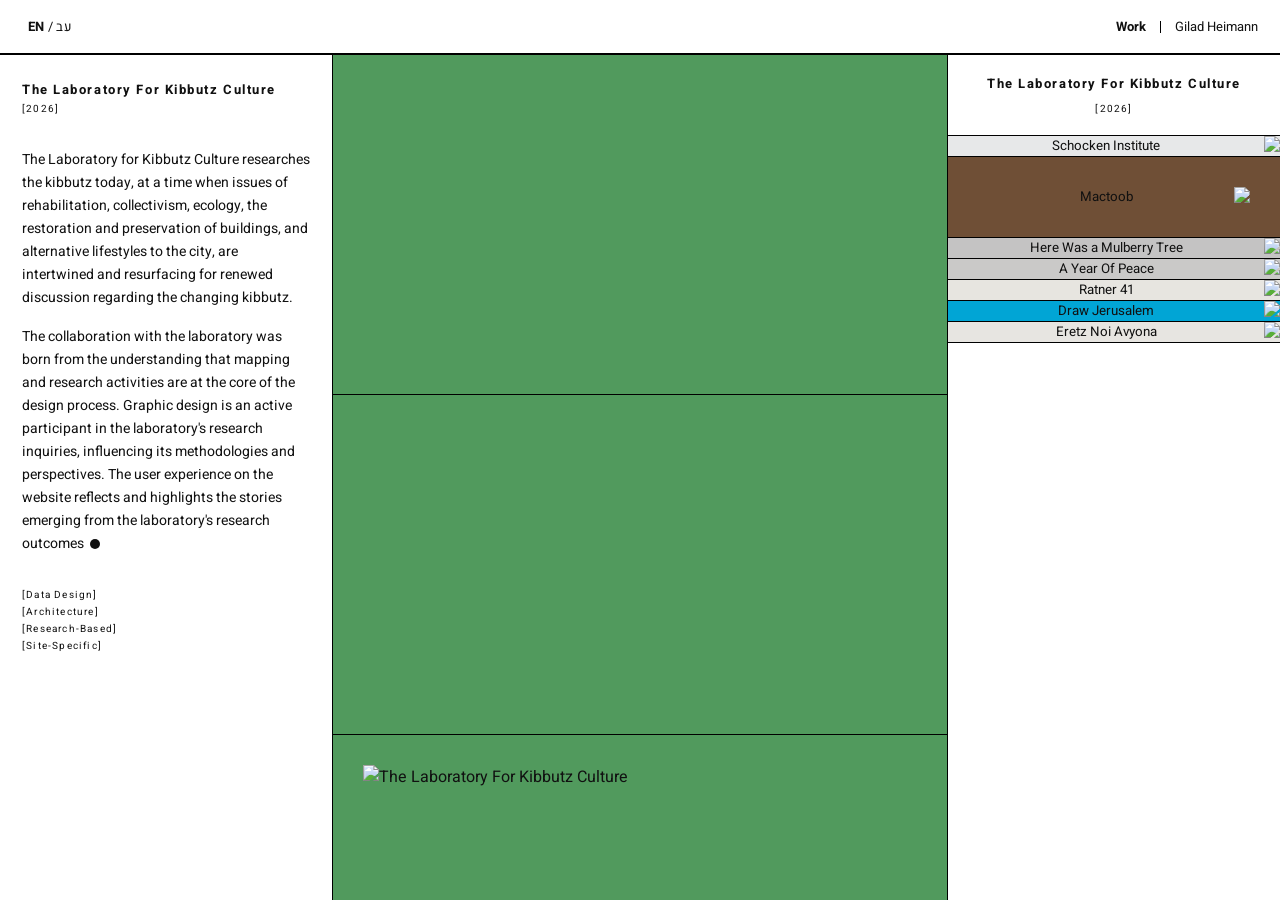
==== index.html @ 1b2c5dcb "Add files via upload" ====
<!DOCTYPE html>
<html lang="he" dir="rtl" data-lang="en">
<head>
<meta charset="UTF-8" />
<meta name="viewport" content="width=device-width, initial-scale=1.0" />
<title>גלעד היימן — עבודות</title>
<meta name="description" content="גלעד היימן — פורטפוליו עיצוב גרפי" />
<link rel="preconnect" href="https://fonts.googleapis.com" />
<link rel="preconnect" href="https://fonts.gstatic.com" crossorigin />
<link href="https://fonts.googleapis.com/css2?family=Heebo:wght@300;400;500;700&display=swap" rel="stylesheet" />
<link rel="stylesheet" href="style.css" />
</head>
<body>

  <header class="topbar">
    <button class="lang-toggle" id="langToggle" type="button" aria-label="החלף שפה">
      <span class="lang-he">עב</span> / <span class="lang-en">EN</span>
    </button>
    <div class="topbar-right">
      <a href="#" class="site-name" id="siteNameLink" data-i18n="name">Gilad Heimann</a>
      <span class="topbar-divider" aria-hidden="true"></span>
      <a href="#" class="works-link" id="worksLink" data-i18n="works">Work</a>
    </div>
  </header>

  <main class="layout">

    <aside class="info-panel" id="infoPanel" aria-live="polite">
      <!-- populated by script.js: project details or the About bio -->
    </aside>

    <section class="gallery-panel" id="galleryPanel">
      <div class="gallery-scroll" id="galleryScroll">
        <!-- populated by script.js: stacked project images -->
      </div>
    </section>

    <nav class="works-rail" id="worksRail" aria-label="רשימת עבודות">
      <!-- populated by script.js: one card per project -->
    </nav>

    <!--
      Column dividers, drawn as their own elements on top of everything
      instead of as a border on one of the two panels that meet there.
      A border relies on two independently-rounded boxes lining up exactly,
      which can leave a hairline gap on some displays/zoom levels no matter
      how much the boxes are made to overlap. A single line painted over the
      seam can't have that problem — there's only one edge to render.
    -->
    <div class="col-divider col-divider--1" aria-hidden="true"></div>
    <div class="col-divider col-divider--2" aria-hidden="true"></div>

  </main>

  <script src="script.js"></script>
</body>
</html>
---- style.css ----
/* ==========================================================================
   גלעד היימן — Portfolio
   Built from Figma (file: portfolio, frame: HomePage/Kibutzim, node 4146:361)
   ========================================================================== */

/* --- Narkiss Tam (licensed) — self-hosted, converted from the supplied OTFs.
   Narkiss Block is used for the tag/glossary list in the Figma file but
   hasn't been supplied yet; that block currently falls back to Narkiss Tam
   too. Drop the Block OTFs in assets/fonts/ and add matching @font-face
   rules + a --font-block variable to bring it in. */

@font-face {
  font-family: 'Narkiss Tam';
  src: url('assets/fonts/NarkissTam-Light-TRIAL.woff') format('woff');
  font-weight: 300;
  font-style: normal;
  font-display: swap;
}

@font-face {
  font-family: 'Narkiss Tam';
  src: url('assets/fonts/NarkissTam-Regular-TRIAL.woff') format('woff');
  font-weight: 400;
  font-style: normal;
  font-display: swap;
}

@font-face {
  font-family: 'Narkiss Tam';
  src: url('assets/fonts/NarkissTam-Medium-TRIAL.woff') format('woff');
  font-weight: 500;
  font-style: normal;
  font-display: swap;
}

@font-face {
  font-family: 'Narkiss Tam';
  src: url('assets/fonts/NarkissTam-Semibold-TRIAL.woff') format('woff');
  font-weight: 600;
  font-style: normal;
  font-display: swap;
}

@font-face {
  font-family: 'Narkiss Tam';
  src: url('assets/fonts/NarkissTam-Bold-TRIAL.woff') format('woff');
  font-weight: 700;
  font-style: normal;
  font-display: swap;
}

@font-face {
  font-family: 'Narkiss Tam';
  src: url('assets/fonts/NarkissTam-Heavy-TRIAL.woff') format('woff');
  font-weight: 800;
  font-style: normal;
  font-display: swap;
}

@font-face {
  font-family: 'Narkiss Tam';
  src: url('assets/fonts/NarkissTam-Black-TRIAL.woff') format('woff');
  font-weight: 900;
  font-style: normal;
  font-display: swap;
}

:root {
  --color-bg: #ffffff;
  --color-ink: #111111;
  --color-muted: #8a8a8a;
  --color-line: #000000;
  --color-line-soft: rgba(0, 0, 0, 0.14);
  --color-placeholder-bg: #eeeeee;
  --color-kibutzim: #519a5d;
  --topbar-h: 55px;
  --col-side: 332px;
  --font-ui: 'Narkiss Tam', 'Heebo', 'Segoe UI', Arial, sans-serif;
  --font-block: 'Narkiss Tam', 'Heebo', 'Segoe UI', Arial, sans-serif;
}

* {
  box-sizing: border-box;
}

html,
body {
  margin: 0;
  padding: 0;
  height: 100%;
  background: var(--color-bg);
  color: var(--color-ink);
  font-family: var(--font-ui);
  -webkit-font-smoothing: antialiased;
  -moz-osx-font-smoothing: grayscale;
  text-rendering: optimizeLegibility;
}

a {
  color: inherit;
  text-decoration: none;
}

button {
  font-family: inherit;
  background: none;
  border: none;
  cursor: pointer;
  color: inherit;
}

ul {
  margin: 0;
  padding: 0;
  list-style: none;
}

img {
  display: block;
  max-width: 100%;
}

/* ---------------------------------------------------------------------- */
/* Topbar                                                                  */
/* ---------------------------------------------------------------------- */

.topbar {
  direction: ltr;
  display: flex;
  align-items: center;
  justify-content: space-between;
  height: var(--topbar-h);
  /* Horizontal inset matches .info-panel's own left padding (22px), so the
     language toggle lines up with the title/description/labels column
     beneath it. The same value on the right keeps "Work | Gilad Heimann"
     the same distance from the right edge as the toggle is from the left —
     the topbar stays symmetrical either way. */
  padding: 0 22px;
  border-bottom: 2px solid var(--color-line);
  background: var(--color-bg);
  position: relative;
  z-index: 10;
}

.lang-toggle {
  direction: rtl;
  font-size: 13px;
  letter-spacing: 0.02em;
}

.lang-toggle .lang-he {
  font-weight: 700;
}

.lang-toggle .lang-en {
  font-weight: 400;
}

html[data-lang='en'] .lang-toggle .lang-he {
  font-weight: 400;
}

html[data-lang='en'] .lang-toggle .lang-en {
  font-weight: 700;
}

.topbar-right {
  direction: rtl;
  display: flex;
  align-items: center;
  gap: 14px;
  font-size: 13px;
}

.site-name {
  font-weight: 400;
}

.works-link {
  font-weight: 400;
}

.works-link.is-active,
.site-name.is-active {
  font-weight: 700;
}

.topbar-divider {
  width: 1px;
  height: 12px;
  background: var(--color-line);
  display: inline-block;
}

/* ---------------------------------------------------------------------- */
/* Layout — three physical columns, independent of text direction         */
/* ---------------------------------------------------------------------- */

.layout {
  direction: ltr;
  display: flex;
  align-items: stretch;
  position: relative;
  height: calc(100vh - var(--topbar-h));
  min-height: 480px;
}

.col-divider {
  position: absolute;
  top: 0;
  bottom: 0;
  /*
    Back to a true 1px hairline — thinner than the 2px header rule, as in
    Figma. The 2px width was a hedge against a sub-pixel rendering gap,
    but the actual "gap" turned out to be a stray edge pixel baked into
    a couple of the thumbnail images (fixed at the asset level), not a
    rounding issue with this line. No need for the extra width now.
  */
  width: 1px;
  background: var(--color-line);
  pointer-events: none;
  z-index: 5;
}

.col-divider--1 {
  left: var(--col-side);
}

.col-divider--2 {
  right: var(--col-side);
}

@media (max-width: 980px) {
  .col-divider {
    display: none;
  }
}

/* --- Left column: info panel -------------------------------------------- */

.info-panel {
  direction: rtl;
  width: var(--col-side);
  flex: 0 0 var(--col-side);
  overflow-y: auto;
  padding: 24px 22px 40px;
}

.info-title {
  font-size: 13px;
  font-weight: 700;
  line-height: 21px;
  letter-spacing: 0.12em;
  margin: 0 0 2px;
}

.info-description p {
  font-size: 14px;
  line-height: 23px;
  white-space: pre-wrap;
  margin: 0 0 16px;
}

.info-year {
  font-size: 10px;
  color: var(--color-ink);
  letter-spacing: 0.12em;
  /* Twice the gap between paragraphs (2 × the 16px above), so the
     description reads as a clearly separate block from the year. */
  margin: 0 0 32px;
}

/* End-of-description mark, as in Figma — a solid dot right after the last
   word of the last paragraph. Built in script.js as a real element (paired
   with that last word inside a single white-space:nowrap span) rather than
   a CSS ::after on the paragraph, so the dot can never wrap onto a line of
   its own — a plain ::after is its own breakable inline box and would
   occasionally strand itself below the text once the last line got long
   enough. Drawn as an actual 10x10px circle rather than a scaled-down "●"
   character, so the size is exact instead of riding on font metrics. */
.info-last-word {
  white-space: nowrap;
}

.info-end-dot {
  display: inline-block;
  width: 10px;
  height: 10px;
  margin-inline-start: 6px;
  border-radius: 50%;
  background: var(--color-ink);
  vertical-align: middle;
}

.info-glossary {
  margin-top: 32px;
}

.info-glossary ul {
  display: flex;
  flex-direction: column;
}

.info-glossary li {
  font-family: var(--font-block);
  font-size: 10px;
  line-height: 17px;
  letter-spacing: 0.12em;
}

.info-empty-note {
  margin-top: 20px;
  padding: 12px;
  border: 1px dashed var(--color-line-soft);
  border-radius: 4px;
  font-size: 12px;
  line-height: 19px;
  color: var(--color-muted);
}

/* --- About: left column (contact) ---------------------------------------- */

.about-contact-heading {
  font-size: 13px;
  font-weight: 700;
  letter-spacing: 0.12em;
  line-height: 21px;
  margin: 0 0 2px;
}

.about-contact a {
  display: block;
  text-align: right;
  font-size: 13px;
  line-height: 21px;
}

.about-contact a:hover {
  text-decoration: underline;
}

/* English contact block — the container's own dir flips (see script.js),
   which the heading picks up automatically since it has no text-align of
   its own. The links need an explicit override because their text-align is
   hardcoded above; their dir="ltr" is unconditional (needed even in Hebrew
   mode, for the digits/handle) so it can't be used as the language signal
   the way it is elsewhere on the site. */
.about-contact[dir='ltr'] a {
  text-align: left;
}

/* --- About: middle column (bio + portrait) -------------------------------- */

.about-bio-panel {
  /* 416px is the actual Figma text-box width, not a container with extra
     padding cutting into it (that was making the rendered text 368px —
     too narrow). Top offset matches the 24px padding-top both
     .info-panel (יצירת קשר) and .about-rail (רקע אקדמי) use, so all three
     columns start at the same height. */
  width: 416px;
  max-width: 100%;
  margin: 24px auto 0;
  padding: 0;
  /* Positioning context for .about-portrait, which is pinned at a fixed
     offset regardless of bio text length/language — see that rule. */
  position: relative;
}

.about-bio-panel p {
  direction: rtl;
  text-align: right;
  font-size: 18px;
  font-weight: 600;
  line-height: 27px;
  margin: 0 0 27px;
}

/* English bio paragraphs carry dir="ltr" (see renderAboutGallery) — the
   direction/text-align above are hardcoded rather than defaulted from
   direction, so they need an explicit override here too, same reasoning
   as the info-description/tags left-alignment on project pages. */
.about-bio-panel p[dir='ltr'] {
  direction: ltr;
  text-align: left;
}

.about-portrait {
  /* Pinned at a fixed offset from the top of .about-bio-panel instead of
     flowing after the bio paragraphs, so it doesn't shift when the bio
     text above it is a different length in Hebrew vs. English (it was
     landing ~54px higher in Hebrew before this). 509px matches where it
     already sat in the English layout, which is the position to keep. */
  position: absolute;
  top: 509px;
  left: 50%;
  transform: translateX(-50%);
  display: block;
  width: 141px;
}

/* --- About: right column (background / experience / skills) -------------- */

.about-rail {
  padding: 24px 22px 40px;
}

.about-section {
  margin-bottom: 32px;
}

.about-section-heading {
  font-size: 13px;
  font-weight: 700;
  letter-spacing: 0.12em;
  line-height: 21px;
  margin: 0 0 12px;
}

/*
  A fixed-width tag column (not content-sized) so the description text
  lines up as a real second column across every entry — in Figma the year/
  tag box is a constant ~89px regardless of whether it holds a short
  "[2026]" or a long "[2022 - 2026]", and the description always starts
  at that same fixed offset. Flexbox space-between (the previous approach)
  sized the tag to its own content instead, so entries with a longer tag
  pushed their description further left than entries with a short one —
  each row aligned within itself but the rows didn't line up with each
  other.
*/
.about-entry {
  direction: rtl;
  display: grid;
  /* Both columns fixed, straight from Figma's own node sizes: the tag box
     is 89px and the description text box is 156px — the description
     column was "1fr" (stretching to fill the rest of the rail) before,
     which is why it read wider than Figma. Figma actually leaves the rest
     of the rail's width empty rather than filling it. */
  grid-template-columns: 89px 156px;
  /* baseline, not start — the tag is 10px and the description is 13px,
     so top-aligning their boxes still left the two text baselines
     sitting at different heights. Baseline alignment lines up the tag
     with the first line of the description instead of with its box. */
  align-items: baseline;
  gap: 10px;
  margin-bottom: 22px;
}

.about-entry:last-child {
  margin-bottom: 0;
}

.about-entry-text {
  font-size: 13px;
  line-height: 21px;
  letter-spacing: 0.03em;
}

.about-entry-text span {
  display: block;
}

.about-entry-tag {
  text-align: right;
  font-size: 10px;
  color: var(--color-ink);
  letter-spacing: 0.12em;
}

/* English rail entries: .about-entry hardcodes direction: rtl above, so the
   dir="ltr" HTML attribute set in script.js needs a same-specificity-class
   override here to actually take effect. Flipping direction alone moves the
   tag column from the right side to the left (the grid's column order in
   the markup doesn't change) — .about-entry-tag's text-align is hardcoded
   too, so it needs its own override to hug the new outer (left) edge
   instead of sitting flush against the text column. .about-entry-text has
   no hardcoded text-align, so it already follows the inherited direction
   without needing an override here. */
.about-entry[dir='ltr'] {
  direction: ltr;
}

.about-entry[dir='ltr'] .about-entry-tag {
  text-align: left;
}

/* --- Center column: gallery ---------------------------------------------- */

.gallery-panel {
  flex: 1 1 auto;
  min-width: 0;
  overflow: hidden;
  background: var(--color-placeholder-bg);
}

.gallery-scroll {
  height: 100%;
  overflow-y: auto;
  overflow-x: hidden;
}

.gallery-image-wrap {
  /*
    Figma: 765px-wide gallery column, image inset ~36-40px on every side
    (side and top/bottom margins are essentially the same). Percentage
    padding on all four sides gives that — CSS resolves top/bottom
    percentages against the containing block's *width*, same as left/
    right, so all four insets stay equal at any viewport width instead
    of the vertical gap being a fixed, unrelated px value.
  */
  max-width: 900px;
  margin: 0 auto;
  padding: 5%;
}

.gallery-image-wrap:not(:first-child) {
  border-top: 1px solid var(--color-line);
}

.gallery-image-wrap--full {
  /*
    Real photography (as opposed to a website screenshot shown "floating"
    on a solid backdrop) doesn't get the inset matting — it fills the
    column edge-to-edge, flush with the dividing lines on every side.
  */
  max-width: none;
  margin: 0;
  padding: 0;
}

.gallery-image-wrap--full:last-child {
  /*
    The padded/matted style always shows a hairline of background color
    below the last image, which reads as a natural close. Full-bleed has
    no padding to do that, so the last photo needs its own explicit
    bottom divider instead — matching the border-top used between stacked
    images, just on the other edge.
  */
  border-bottom: 1px solid var(--color-line);
}

.gallery-image-wrap img {
  width: 100%;
  height: auto;
}

.gallery-video {
  display: block;
  width: 100%;
  height: auto;
  cursor: pointer;
}

.gallery-image-slot-empty {
  aspect-ratio: 689 / 397;
  display: flex;
  align-items: center;
  justify-content: center;
  direction: rtl;
  padding: 16px;
  text-align: center;
  font-size: 12px;
  color: #fff;
  background: rgba(255, 255, 255, 0.12);
  border: 1px dashed rgba(255, 255, 255, 0.4);
}

.gallery-placeholder {
  height: 100%;
  display: flex;
  flex-direction: column;
  align-items: center;
  justify-content: center;
  gap: 18px;
  padding: 40px;
  text-align: center;
}

.gallery-placeholder img {
  max-width: 280px;
  width: 60%;
  box-shadow: 0 12px 32px rgba(0, 0, 0, 0.12);
}

.gallery-placeholder p {
  direction: rtl;
  font-size: 13px;
  color: var(--color-muted);
  max-width: 340px;
  line-height: 20px;
  margin: 0;
}

/* --- Right column: works rail (project switcher) -------------------------- */

.works-rail {
  direction: rtl;
  width: var(--col-side);
  flex: 0 0 var(--col-side);
  overflow-y: auto;
  background: var(--color-bg);
}

.works-card {
  display: block;
  width: 100%;
  position: relative;
  border: none;
  border-bottom: 1px solid var(--color-line);
  padding: 0;
  cursor: pointer;
  overflow: hidden;
  background: var(--color-placeholder-bg);
}

.works-card img {
  width: 100%;
  height: auto;
  display: block;
}

.works-card-frame {
  /*
    Same "image inset on its own background color" convention as the main
    gallery's .gallery-image-wrap — padding as a percentage resolves against
    the container's width on every side, so top/bottom/left/right insets
    stay equal. Best-effort ratio sampled from the Figma reference (not an
    exact pulled value — Figma API access was rate-limited when this was
    built); revisit if a precise spec turns up.
  */
  display: block;
  padding: 9%;
}

.works-card-frame img {
  width: 100%;
  height: auto;
  display: block;
}

.works-card .works-card-label {
  position: absolute;
  inset: auto 0 0 0;
  direction: rtl;
  font-size: 11px;
  padding: 8px 12px;
  background: linear-gradient(to top, rgba(0, 0, 0, 0.55), rgba(0, 0, 0, 0));
  color: #fff;
  opacity: 0;
}

/*
  No hover behavior for now — undecided (per Gilad). Previously: image
  scaled to 1.03x and this label faded in on hover. Both removed, so the
  label stays hidden and thumbnails are fully static until a direction is
  picked.
*/

/* Active-card treatment: whichever project is on screen gets its rail
   thumbnail swapped for a solid white tile with its title + year printed
   on it, instead of being left out of the rail entirely. The overlay sits
   absolutely over the (still-rendered, just visually covered) thumbnail
   image, so the card's height keeps coming from that image — no separate
   height rule needed to keep this card the same size as its neighbors.
   Every card gets this same overlay markup (see script.js); which state
   shows is purely a CSS question:
     - .works-card--active: always on, solid opaque white.
     - hover on any other card: same overlay at 66% white, so the
       thumbnail underneath still shows through. No transition anywhere
       here on purpose — Gilad asked for it to appear instantly, not fade. */
.works-card-active-overlay {
  position: absolute;
  inset: 0;
  direction: rtl;
  display: none;
  flex-direction: column;
  justify-content: center;
  align-items: center;
  text-align: center;
  padding: 0 12px;
}

.works-card--active .works-card-active-overlay {
  display: flex;
  background: #fff;
}

.works-card:not(.works-card--active):hover .works-card-active-overlay {
  display: flex;
  background: rgba(255, 255, 255, 0.66);
}

.works-card-active-title {
  font-size: 13px;
  font-weight: 700;
  line-height: 21px;
  letter-spacing: 0.12em;
  color: var(--color-ink);
}

.works-card-active-year {
  font-size: 10px;
  letter-spacing: 0.12em;
  color: var(--color-ink);
  margin-top: 8px;
}

/* ---------------------------------------------------------------------- */
/* Scrollbars — thin + transparent-track everywhere                       */
/*                                                                          */
/* Found the real cause of the "white gap" at the gallery/rail divider:    */
/* .works-rail scrolls with direction:rtl, and .gallery-scroll scrolls     */
/* right at the same seam. In RTL, browsers draw the vertical scrollbar    */
/* on the LEFT edge of the element — exactly on top of the divider — and   */
/* native scrollbar chrome (a pale, often ~15-17px track) paints above     */
/* everything, including a z-index'd overlay line. Headless Chromium in    */
/* my sandbox uses thin auto-hiding overlay scrollbars that barely show    */
/* in a screenshot, which is why this never reproduced in verification     */
/* here even though every fix "held up" — the divider was never the bug.  */
/* Thinning + de-opaquing the scrollbar removes the pale strip everywhere, */
/* regardless of OS/browser scrollbar defaults.                            */
/* ---------------------------------------------------------------------- */

/* All three columns' own scrollbars are hidden entirely (per Gilad) — each
   still scrolls with the mouse wheel / trackpad / touch, just with no
   visible track or thumb. */
.info-panel,
.works-rail,
.gallery-scroll {
  scrollbar-width: none;
  -ms-overflow-style: none;
}

.info-panel::-webkit-scrollbar,
.works-rail::-webkit-scrollbar,
.gallery-scroll::-webkit-scrollbar {
  display: none;
  width: 0;
  height: 0;
}

/* ---------------------------------------------------------------------- */
/* Responsive                                                              */
/* ---------------------------------------------------------------------- */

@media (max-width: 980px) {
  .topbar {
    padding: 0 18px;
  }

  .layout {
    direction: rtl;
    flex-direction: column;
    height: auto;
  }

  .info-panel,
  .works-rail {
    width: 100%;
    flex: none;
    border-left: none;
    border-bottom: 1px solid var(--color-line);
  }

  .works-rail {
    order: 1;
    display: flex;
    flex-direction: row;
    overflow-x: auto;
    overflow-y: hidden;
    -webkit-overflow-scrolling: touch;
  }

  .works-card {
    flex: 0 0 140px;
    width: 140px;
    border-bottom: none;
    border-left: 1px solid var(--color-line);
  }

  .gallery-panel {
    order: 2;
    border-left: none;
    height: 60vh;
  }

  .info-panel {
    order: 3;
    height: auto;
    max-height: none;
  }

  /* --- About page overrides ------------------------------------------- */

  /* The rail's flex-row/rtl treatment above is built for the horizontal
     project-thumbnail strip. Applied to the About page's rail (a normal
     vertical stack of sections), a row-direction flex container with only
     one child shrink-wraps that child to its content width and — because
     the container is also direction:rtl — packs it flush against the
     RIGHT edge, starving the section text down to a sliver and leaving a
     blank strip on the left. Switching back to block layout here restores
     a normal full-width vertical column. */
  .works-rail.works-rail--about {
    display: block;
    overflow: visible;
  }

  /* The 89px+156px fixed grid columns above are Figma's exact desktop sidebar
     sizing. On a full-width mobile column there's room to spare, so let the
     description column use it instead of wrapping tightly at 156px. */
  .works-rail--about .about-entry {
    grid-template-columns: 89px 1fr;
  }

  /* The bio+portrait column shouldn't be trapped in the same fixed-height
     internal-scroll box used for project image galleries — it's short
     static text, not something that needs its own scroll, and the 60vh cap
     was hiding the portrait below the fold entirely on narrow phones. */
  .gallery-panel.gallery-panel--about {
    height: auto;
    overflow: visible;
  }

  .gallery-panel.gallery-panel--about .gallery-scroll {
    height: auto;
    overflow: visible;
  }

  .about-bio-panel {
    width: auto;
    margin: 24px 0 0;
    padding: 0 22px 40px;
  }

  /* The desktop pin (a fixed 509px offset tuned to the 416px-wide desktop
     text box) doesn't track mobile's narrower, differently-wrapped text —
     let the portrait flow right after the bio instead of chasing a
     hardcoded offset that assumes a specific line count. */
  .about-portrait {
    position: static;
    top: auto;
    left: auto;
    transform: none;
    margin: 8px auto 0;
  }
}
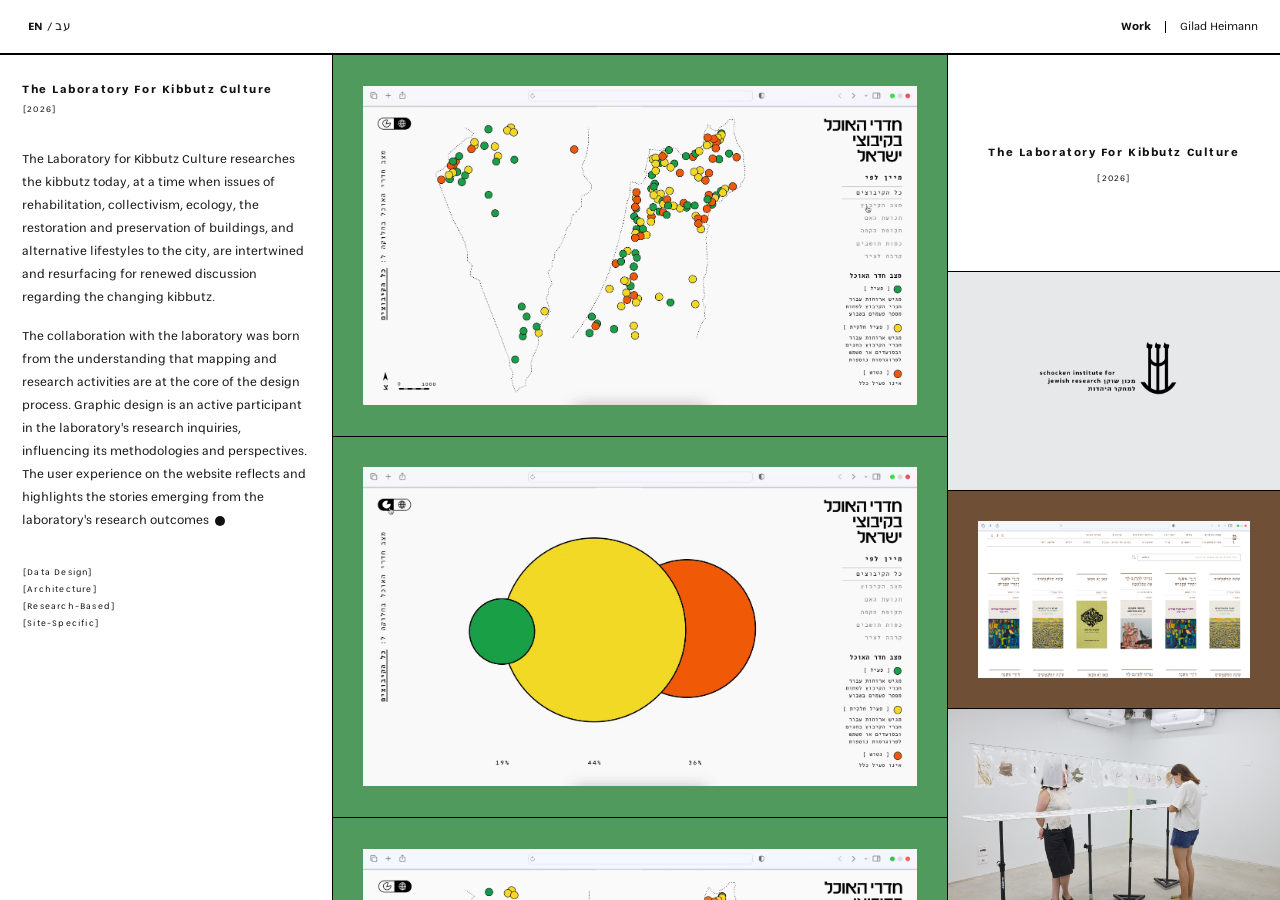
==== commit e912952c: "Add files via upload" ====
--- a/index.html
+++ b/index.html
@@ -3,7 +3,7 @@
 <head>
 <meta charset="UTF-8" />
 <meta name="viewport" content="width=device-width, initial-scale=1.0" />
-<title>גלעד היימן — עבודות</title>
+<title>Gilad Heimann</title>
 <meta name="description" content="גלעד היימן — פורטפוליו עיצוב גרפי" />
 <link rel="preconnect" href="https://fonts.googleapis.com" />
 <link rel="preconnect" href="https://fonts.gstatic.com" crossorigin />
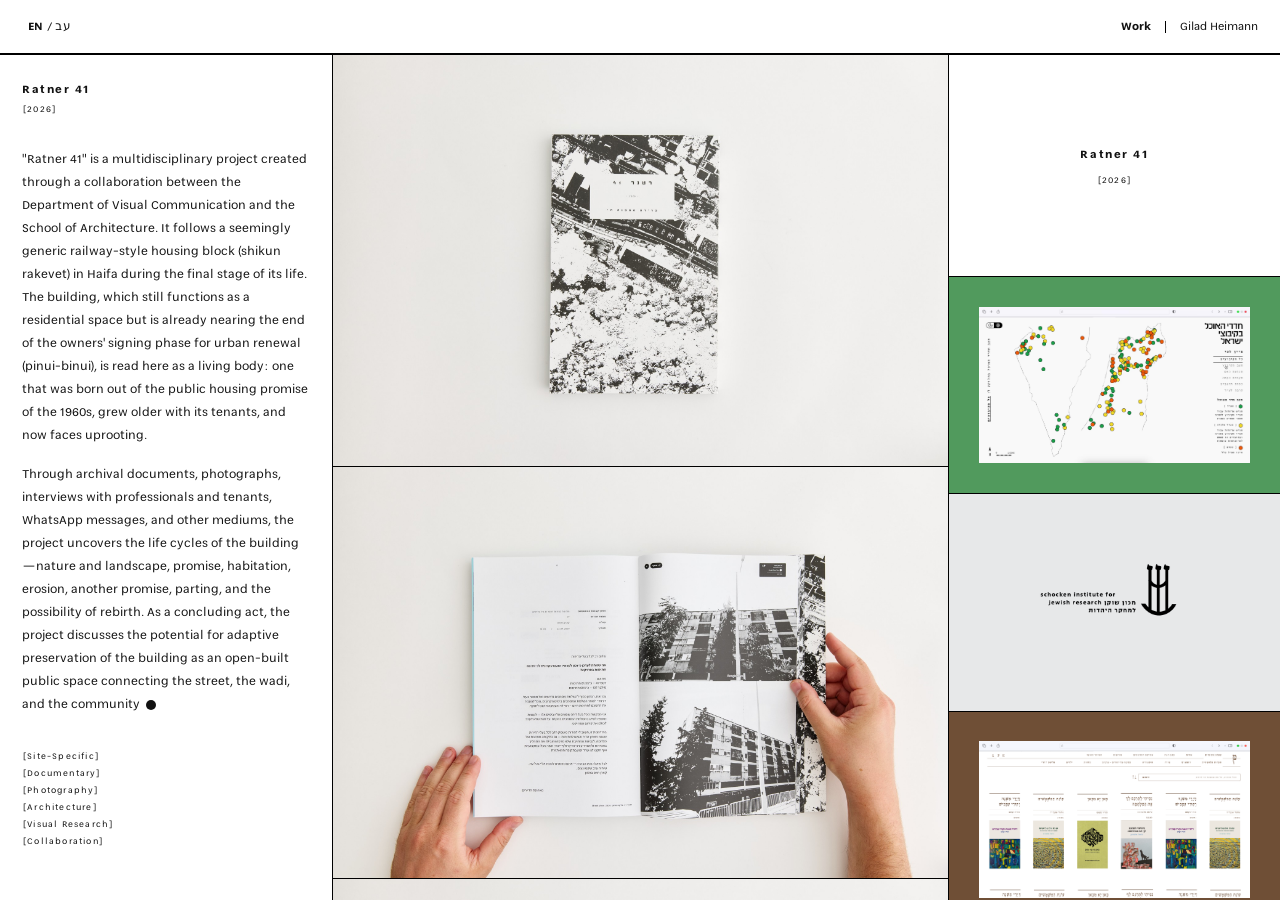
==== commit 20e9da8c: "Add files via upload" ====
--- a/index.html
+++ b/index.html
@@ -4,7 +4,10 @@
 <meta charset="UTF-8" />
 <meta name="viewport" content="width=device-width, initial-scale=1.0" />
 <title>Gilad Heimann</title>
-<meta name="description" content="גלעד היימן — פורטפוליו עיצוב גרפי" />
+<meta name="description" content="Gilad Heimann — graphic design portfolio" />
+<link rel="icon" href="favicon.ico" sizes="any" />
+<link rel="icon" href="favicon.svg" type="image/svg+xml" />
+<link rel="apple-touch-icon" href="apple-touch-icon.png" />
 <link rel="preconnect" href="https://fonts.googleapis.com" />
 <link rel="preconnect" href="https://fonts.gstatic.com" crossorigin />
 <link href="https://fonts.googleapis.com/css2?family=Heebo:wght@300;400;500;700&display=swap" rel="stylesheet" />
--- a/style.css
+++ b/style.css
@@ -227,7 +227,12 @@
 }
 
 .col-divider--2 {
-  right: var(--col-side);
+  /* Retired: this used to sit at a fixed offset from the right edge,
+     which only matched the gallery/rail seam back when .works-rail was a
+     rigid fixed width. Now that it can shrink, that seam is drawn by
+     .works-rail's own border-left instead, which always tracks its
+     actual (variable) edge. */
+  display: none;
 }
 
 @media (max-width: 980px) {
@@ -486,8 +491,20 @@
 /* --- Center column: gallery ---------------------------------------------- */
 
 .gallery-panel {
-  flex: 1 1 auto;
-  min-width: 0;
+  /* A real basis (616px — its natural size at a typical 1280px desktop
+     width, with .info-panel at 332px and .works-rail at its own 332px)
+     instead of 0. Paired with a flex-shrink of 1 against the rail's 200
+     below, this is what keeps the gallery visually parked at its normal
+     size while the window narrows — the shrink algorithm distributes any
+     deficit by (shrink × basis), so with the rail weighted ~100x higher
+     almost none of the narrowing reaches the gallery until the rail has
+     already been squeezed down to its own floor. flex-grow: 1 still lets
+     it soak up any extra room on wider screens, same as before. */
+  flex: 1 1 616px;
+  /* Absolute last-resort floor, reached only once .works-rail is already
+     pinned at its own min-width and the gallery is the sole remaining
+     column able to give up any more space. */
+  min-width: 480px;
   overflow: hidden;
   background: var(--color-placeholder-bg);
 }
@@ -538,6 +555,25 @@
   border-bottom: 1px solid var(--color-line);
 }
 
+.gallery-image-wrap--stretched {
+  /*
+    Used only in the expanded stack view, only for matted (non-full-bleed)
+    projects — releases the item from the ~900px cap and auto-centering
+    margin that hold it to the narrow gallery column's width, so the
+    colored matte itself stretches out edge-to-edge, snapped against the
+    dividers. The 5% padding is untouched and inherited straight from
+    .gallery-image-wrap above: it's a percentage, so it resolves against
+    this now-wider container and stays the exact same INSET RATIO around
+    the graphic, just bigger in absolute px — same proportions, not a
+    different look. Because padding (unlike --full) is still present, the
+    background matte already shows through below the last item on its
+    own, same as the narrow normal view — no separate :last-child bottom-
+    divider rule needed here.
+  */
+  max-width: none;
+  margin: 0;
+}
+
 .gallery-image-wrap img {
   width: 100%;
   height: auto;
@@ -595,9 +631,24 @@
 .works-rail {
   direction: rtl;
   width: var(--col-side);
-  flex: 0 0 var(--col-side);
+  /* Allowed to shrink now (was 0 0, i.e. rigid) — and weighted ~100x more
+     eager to than the gallery's flex-shrink: 1 (see .gallery-panel), so
+     this column absorbs essentially all of the narrowing first, down to
+     a floor that keeps the thumbnails legible. Only once it's pinned at
+     that floor does the gallery start giving up space too. flex-grow
+     stays 0 so this column never grows past its own 332px on wide
+     screens — extra room still goes entirely to the gallery. */
+  flex: 0 200 var(--col-side);
+  min-width: 160px;
   overflow-y: auto;
   background: var(--color-bg);
+  /* Draws the gallery/rail seam itself now that this column's width is
+     dynamic — the separate .col-divider--2 overlay below was positioned
+     at a fixed offset from the right edge, which only lined up with this
+     column's left edge while it was a rigid fixed width. A real border on
+     the shrinking element always tracks its own edge, whatever that ends
+     up being. */
+  border-left: 1px solid var(--color-line);
 }
 
 .works-card {
@@ -750,13 +801,33 @@
   .layout {
     direction: rtl;
     flex-direction: column;
-    height: auto;
+    /* Fixed to the viewport (minus the topbar) instead of height: auto —
+       that's what gives .info-panel below a real "remaining space" budget
+       to fill, so it can scroll its own contents internally the same way
+       .gallery-panel already does, instead of the whole page scrolling
+       past it. */
+    height: calc(100vh - var(--topbar-h));
+    /* iOS Safari quirk: 100vh is measured against the LARGEST possible
+       viewport (toolbar collapsed), not the one actually visible when the
+       address bar is expanded — which it usually is right after a page
+       loads, since the page itself was never meant to scroll enough to
+       auto-collapse it. That mismatch is what let the whole page scroll
+       instead of staying put with only the description box scrolling
+       internally. 100dvh tracks the *current* visible viewport instead,
+       so it's declared second — real browser support and a plain 100vh
+       fallback stay in place for anything that doesn't understand it. */
+    height: calc(100dvh - var(--topbar-h));
   }
 
   .info-panel,
   .works-rail {
     width: 100%;
     flex: none;
+    /* Resets the desktop-only shrink floor from the base rule — at mobile
+       widths this column is 100% width in a column layout, not a row
+       negotiating for space, so a fixed floor here would just overflow
+       the viewport on narrow phones. */
+    min-width: 0;
     border-left: none;
     border-bottom: 1px solid var(--color-line);
   }
@@ -771,22 +842,67 @@
   }
 
   .works-card {
-    flex: 0 0 140px;
-    width: 140px;
+    /* 25% smaller than the original 140px. */
+    flex: 0 0 105px;
+    width: 105px;
     border-bottom: none;
     border-left: 1px solid var(--color-line);
+  }
+
+  .works-card-active-title {
+    /* 30% smaller than the desktop 13px. */
+    font-size: 9.1px;
+    /* Another 20% tighter on top of the previous 16.8px (which was itself
+       20% tighter than the desktop 21px). */
+    line-height: 13.44px;
   }
 
   .gallery-panel {
     order: 2;
     border-left: none;
-    height: 60vh;
+    /* Gallery box and description box below split whatever height is left
+       after the rail, targeting a rendered description height that's 40%
+       of the gallery's. The grow factor isn't simply 2.5:1 (the inverse
+       of 40%) — the description box's own padding/border (66px, which
+       can't be compressed below zero) is added to its share on top of
+       whatever flex-grow gives it, so gallery needs a larger grow lead
+       than the raw ratio to compensate. */
+    flex: 3.688 1 0;
+    min-height: 0;
+    /* Resets the desktop-only 480px shrink floor — irrelevant to a
+       full-width column on mobile, and would force horizontal overflow
+       on any phone narrower than that. */
+    min-width: 0;
   }
 
   .info-panel {
     order: 3;
+    /* Claims its (smaller) share of the leftover space, then the fixed
+       66px of its own padding/border on top (see above) — landing at 40%
+       of the gallery's final rendered height. Scrolls its own contents
+       within that box instead of growing the page; min-height: 0
+       overrides flexbox's default of never shrinking a child below its
+       content size, which would otherwise defeat the overflow-y scroll
+       below. */
+    flex: 1 1 0;
+    min-height: 0;
     height: auto;
     max-height: none;
+    overflow-y: auto;
+    /* Marks the boundary now that the panel no longer sits flush against
+       the gallery's own bottom edge — 1px to match the rail/gallery
+       divider above it, rather than the topbar's heavier 2px rule. */
+    border-top: 1px solid var(--color-line);
+  }
+
+  /* About page: left exactly as it was before the independent-scroll
+     change above — the contact block just flows normally after the bio
+     and portrait, no fixed-height scroll box, no extra divider line. */
+  .info-panel.info-panel--about {
+    flex: none;
+    height: auto;
+    overflow-y: visible;
+    border-top: none;
   }
 
   /* --- About page overrides ------------------------------------------- */
@@ -816,6 +932,7 @@
      static text, not something that needs its own scroll, and the 60vh cap
      was hiding the portrait below the fold entirely on narrow phones. */
   .gallery-panel.gallery-panel--about {
+    flex: none;
     height: auto;
     overflow: visible;
   }
@@ -843,3 +960,85 @@
     margin: 8px auto 0;
   }
 }
+
+/* ---------------------------------------------------------------------- */
+/* Expanded gallery image — click one image to see it big, instantly (no  */
+/* transition), with the other two columns hidden and a close button      */
+/* snapped to the image's own corner. Rolling this out one image at a     */
+/* time (see script.js) — right now only Kibutzim's first gallery item is */
+/* wired up to trigger it. Placed at the very end of the file on purpose: */
+/* .layout--expanded needs to win over both the desktop rules above and   */
+/* the mobile media query above it, and simple display:none/flex-basis    */
+/* overrides here do that without needing extra specificity or !important */
+/* on either earlier block.                                               */
+/* ---------------------------------------------------------------------- */
+
+.gallery-image-wrap--expandable {
+  cursor: pointer;
+}
+
+.layout--expanded .info-panel,
+.layout--expanded .works-rail,
+.layout--expanded .col-divider {
+  display: none;
+}
+
+.layout--expanded .gallery-panel {
+  flex: 1 1 auto;
+  width: 100%;
+}
+
+/*
+  The expanded STACK (all of a gallery's images shown beneath each other,
+  scrollable — see renderExpandedStack in script.js) has no single frame
+  for the button to sit relative to — it's pinned to the viewport itself
+  instead of any one image, staying in the same spot on screen no matter
+  how far the stack is scrolled. z-index clears the topbar's own (10) so
+  it stays clickable above it too.
+*/
+.gallery-expanded-close {
+  position: fixed;
+  top: calc(var(--topbar-h) + 24px);
+  right: 24px;
+  z-index: 15;
+  width: 25.92px;
+  height: 25.92px;
+  padding: 0;
+  display: flex;
+  align-items: center;
+  justify-content: center;
+  border-radius: 50%;
+  background: rgba(255, 255, 255, 0.92);
+  /* Border and the X's stroke (below) are tuned as their own "line weight"
+     property, independent of the button's own size — this round lightened
+     both by 20% off their prior values (1.6px) rather than just letting
+     them passively shrink with the button. */
+  border: 1.28px solid var(--color-line);
+  color: var(--color-ink);
+}
+
+.gallery-expanded-close:hover {
+  background: #ffffff;
+}
+
+.gallery-expanded-close svg {
+  /* ~42% of the button's diameter, matching the reference's X-to-circle
+     ratio — a plain text "×" glyph can't hit this reliably across fonts,
+     so the mark is drawn directly instead. */
+  display: block;
+  width: 10.8px;
+  height: 10.8px;
+}
+
+@media (max-width: 980px) {
+  .layout--expanded .info-panel,
+  .layout--expanded .works-rail {
+    display: none;
+  }
+
+  .layout--expanded .gallery-panel {
+    order: 1;
+    flex: 1 1 auto;
+    height: 100%;
+  }
+}
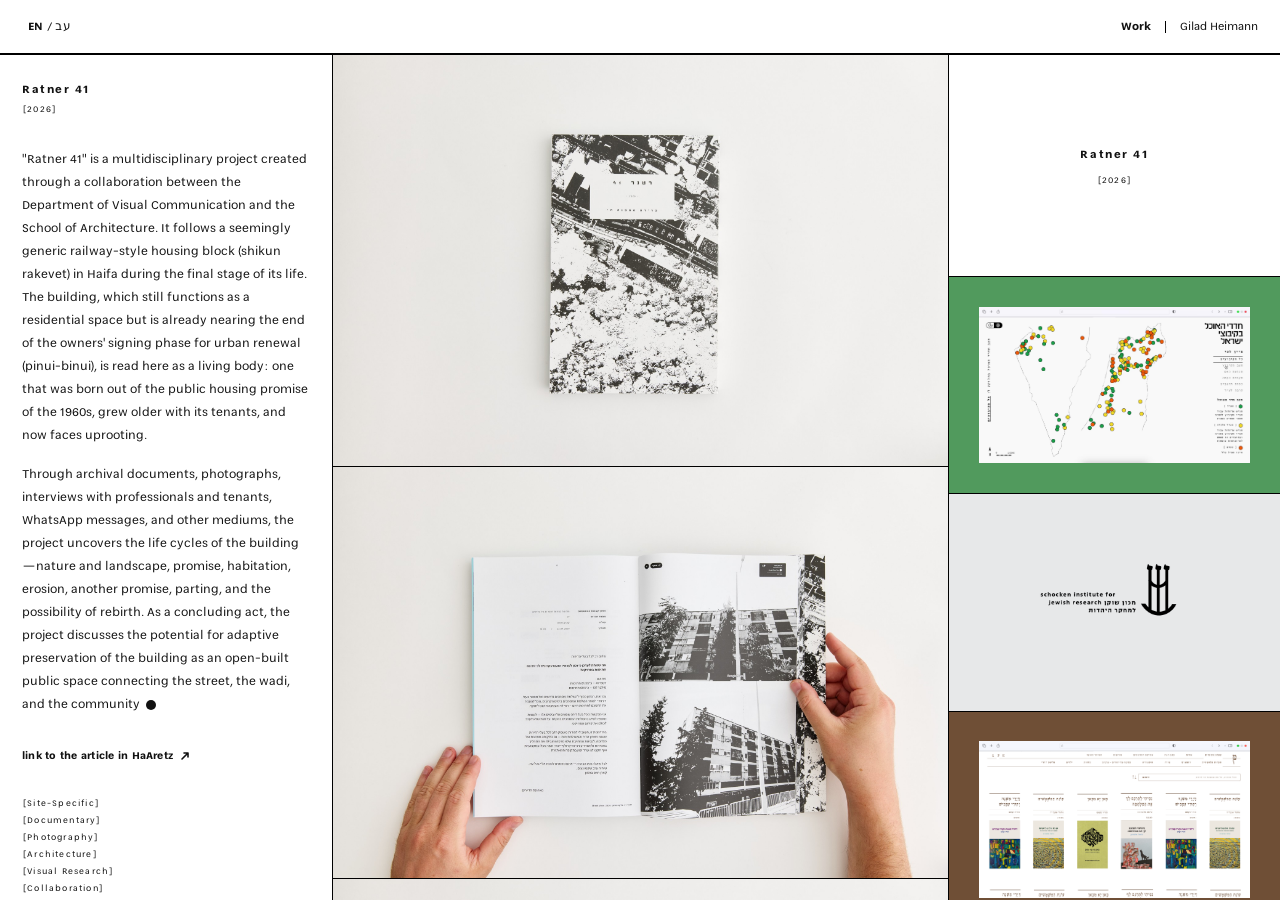
==== commit 2666b28d: "Add files via upload" ====
--- a/index.html
+++ b/index.html
@@ -56,5 +56,6 @@
   </main>
 
   <script src="script.js"></script>
+  <!-- Cloudflare Web Analytics --><script type='module' src='https://static.cloudflareinsights.com/beacon.min.js' data-cf-beacon='{"token": "0fc120d095e34a7fa07a0a9e9cb38abb"}'></script><!-- End Cloudflare Web Analytics -->
 </body>
 </html>
--- a/style.css
+++ b/style.css
@@ -275,6 +275,26 @@
   margin: 0 0 32px;
 }
 
+/*
+  .info-panel-header wraps title+year (in .info-title-block) alongside the
+  round expand button (see renderInfoPanel in script.js for why). On
+  desktop this is a no-op — plain block flow, and .info-expand-toggle is
+  hidden outright below — so title/year look exactly as they did before
+  this wrapper existed. The mobile media query further down is where this
+  actually becomes the collapsed-bar row from Gilad's mockup.
+*/
+.info-panel-header {
+  display: block;
+}
+
+.info-title-block {
+  display: block;
+}
+
+.info-expand-toggle {
+  display: none;
+}
+
 /* End-of-description mark, as in Figma — a solid dot right after the last
    word of the last paragraph. Built in script.js as a real element (paired
    with that last word inside a single white-space:nowrap span) rather than
@@ -295,6 +315,64 @@
   border-radius: 50%;
   background: var(--color-ink);
   vertical-align: middle;
+}
+
+/*
+  The optional article-link block (see renderInfoPanel/articleLink in
+  script.js) — bold, 12px, same font as the description (no font-family
+  override, so it inherits --font-ui off body same as everything else).
+  margin: 32px both sides is the site's existing "double gap" unit (see
+  .info-year's own comment above) — margin-collapsing against the
+  description's last paragraph (16px) and .info-glossary's own margin-top
+  (32px) lands the visible gap at exactly 32px on both sides either way.
+*/
+.info-article-link {
+  /*
+    flex (not inline-flex) + width: fit-content: stays a block-level box —
+    inline-flex is inline-level and inline-level boxes don't margin-collapse
+    with block siblings, which was landing the gaps at 48px/64px (a plain
+    16+32 / 32+32 sum) instead of the intended collapsed 32px/32px. `flex`
+    restores collapsing while `width: fit-content` keeps the box sized to
+    its own label+arrow content instead of stretching the full column width.
+  */
+  display: flex;
+  width: fit-content;
+  align-items: center;
+  gap: 6px;
+  margin: 32px 0;
+  /*
+    A fit-content block box, with no auto margin, sits flush at whichever
+    side the CONTAINING block's own direction calls "start" — that's the
+    .info-panel's rtl, i.e. flush right — regardless of the link's own
+    dir="ltr" (set in English mode). dir="ltr" only flips the label/arrow
+    order *inside* the box; without this, the box itself stayed pinned to
+    the right in English too, out of step with the description and tags,
+    which are full-width so their own dir="ltr" reads as plain left-aligned
+    text. margin-inline-end: auto resolves relative to the link's OWN
+    direction — pushing the box flush against its own start edge (still
+    right in Hebrew, since no dir is set there and it inherits rtl; flush
+    left once dir="ltr" applies) so it lines up with the rest either way.
+  */
+  margin-inline-end: auto;
+  font-size: 12px;
+  font-weight: 700;
+  letter-spacing: 0.02em;
+}
+
+.info-article-link:hover {
+  text-decoration: underline;
+}
+
+.info-article-link-arrow svg {
+  display: block;
+  width: 12px;
+  height: 12px;
+}
+
+/* Hebrew only (see the JS side of this in renderInfoPanel) — same glyph,
+   mirrored horizontally so it points the other way against RTL text. */
+.info-article-link-arrow--flip svg {
+  transform: scaleX(-1);
 }
 
 .info-glossary {
@@ -845,8 +923,48 @@
     /* 25% smaller than the original 140px. */
     flex: 0 0 105px;
     width: 105px;
+    /* Square instead of riding on whatever height each thumbnail's own
+       aspect ratio happens to produce (desktop's behavior) — width is
+       already fixed above, so this is what actually pins the height to
+       match it. See the two rules below for how the two thumbnail types
+       (full-bleed vs. framed/matted) each fill that square. */
+    aspect-ratio: 1 / 1;
     border-bottom: none;
     border-left: 1px solid var(--color-line);
+  }
+
+  /* Full-bleed thumbnails (no .works-card-frame — real photography, same
+     distinction as .gallery-image-wrap--full in the main gallery): cropped
+     to fill the square via object-fit, same as a standard thumbnail grid.
+     Absolutely positioned rather than the desktop width:100%/height:auto,
+     since that pair can't produce "fills a square" on its own. */
+  .works-card > img {
+    position: absolute;
+    inset: 0;
+    width: 100%;
+    height: 100%;
+    object-fit: cover;
+  }
+
+  /* Framed/matted thumbnails (Kibutzim, Mactoob, etc. — a screenshot inset
+     on its own background color): the square comes from the frame filling
+     the card, but the screenshot itself stays uncropped and centered inside
+     it (object-fit: contain) rather than cropped to fill — cropping into an
+     actual screenshot would cut off real content, and Gilad has been
+     explicit elsewhere (the Kibutzim/Mactoob gallery fix) that these should
+     keep their exact proportions rather than being stretched or cropped. */
+  .works-card-frame {
+    position: absolute;
+    inset: 0;
+    display: flex;
+    align-items: center;
+    justify-content: center;
+  }
+
+  .works-card-frame img {
+    width: 100%;
+    height: 100%;
+    object-fit: contain;
   }
 
   .works-card-active-title {
@@ -860,14 +978,12 @@
   .gallery-panel {
     order: 2;
     border-left: none;
-    /* Gallery box and description box below split whatever height is left
-       after the rail, targeting a rendered description height that's 40%
-       of the gallery's. The grow factor isn't simply 2.5:1 (the inverse
-       of 40%) — the description box's own padding/border (66px, which
-       can't be compressed below zero) is added to its share on top of
-       whatever flex-grow gives it, so gallery needs a larger grow lead
-       than the raw ratio to compensate. */
-    flex: 3.688 1 0;
+    /* Used to split the leftover height with a ~40%-tall scrollable
+       description box below (see the collapsed-bar rules that replaced
+       that box, further down) — now that the box is a thin, content-sized
+       bar instead, the gallery is free to claim essentially all of the
+       remaining space. */
+    flex: 1 1 auto;
     min-height: 0;
     /* Resets the desktop-only 480px shrink floor — irrelevant to a
        full-width column on mobile, and would force horizontal overflow
@@ -875,24 +991,132 @@
     min-width: 0;
   }
 
+  /*
+    Static mockup of Gilad's collapsed mobile info panel: title+year and a
+    round expand button on one thin bar, in place of the old ~40%-tall
+    scrollable description box. STATIC for now — the description/tags/
+    article-link below are hidden outright (not toggled), and the button
+    has no click handler yet; see the long comment in renderInfoPanel
+    (script.js) for the plan to wire up the actual expand/collapse next.
+  */
   .info-panel {
     order: 3;
-    /* Claims its (smaller) share of the leftover space, then the fixed
-       66px of its own padding/border on top (see above) — landing at 40%
-       of the gallery's final rendered height. Scrolls its own contents
-       within that box instead of growing the page; min-height: 0
-       overrides flexbox's default of never shrinking a child below its
-       content size, which would otherwise defeat the overflow-y scroll
-       below. */
-    flex: 1 1 0;
-    min-height: 0;
+    /* Sized to its own (now much shorter) content instead of claiming a
+       flex-grow share of the leftover space — the old min-height:0 +
+       overflow-y:auto scroll trick was there to fit a tall description
+       into a constrained box, which no longer applies to a thin bar. */
+    flex: 0 0 auto;
     height: auto;
     max-height: none;
-    overflow-y: auto;
+    overflow-y: visible;
     /* Marks the boundary now that the panel no longer sits flush against
        the gallery's own bottom edge — 1px to match the rail/gallery
        divider above it, rather than the topbar's heavier 2px rule. */
     border-top: 1px solid var(--color-line);
+  }
+
+  /* The collapsed bar draws its own padding on .info-panel-header instead
+     (14px 18px, tighter than the desktop panel's 24px/22px/40px) — scoped
+     off the About page specifically, since .about-contact has no padding
+     of its own and still depends on .info-panel's base 24/22/40 for its
+     spacing (see the About override further below, which doesn't reset
+     this). */
+  .info-panel:not(.info-panel--about) {
+    padding: 0;
+  }
+
+  .info-panel-header {
+    display: flex;
+    align-items: center;
+    justify-content: space-between;
+    gap: 12px;
+    padding: 14px 18px;
+  }
+
+  /* Every text style inside the mobile info panel (collapsed-bar title/year
+     plus the description/link/tags in the open box below) started out 1px
+     larger than its desktop counterpart — mobile reads at arm's length
+     rather than up close, so the extra point keeps it as legible as the
+     desktop sizes are there. Title and description have since moved past
+     that first pass to both sit at 16px (see each rule's own comment for
+     that history); year/link/tags are still at their original +1px. */
+  .info-title-block .info-title {
+    margin: 0 0 2px;
+    /* Matched to the description's own mobile size (16px, see
+       .info-collapsible .info-description p below) rather than staying at
+       the +1px-pass's 14px, per Gilad. */
+    font-size: 16px;
+  }
+
+  .info-title-block .info-year {
+    /* The 32px desktop value exists to separate the year from the
+       description that used to follow directly beneath it in the same
+       box — moot here since the description is hidden and this is the
+       block's last line, so it collapses back to 0. */
+    margin: 0;
+    font-size: 11px;
+  }
+
+  .info-expand-toggle {
+    /* Overrides the shared (desktop-hidden) rule above — this is the one
+       context where the button actually shows. Same circular-badge build
+       as .gallery-expanded-close (border + centered stroked icon), just
+       its own size and a "+" instead of an "X". */
+    display: flex;
+    flex: none;
+    align-items: center;
+    justify-content: center;
+    width: 34px;
+    height: 34px;
+    border-radius: 50%;
+    border: 1.3px solid var(--color-line);
+    background: transparent;
+    color: var(--color-ink);
+  }
+
+  .info-expand-toggle svg {
+    display: block;
+    width: 14px;
+    height: 14px;
+  }
+
+  /* Collapsed (default): the description/article-link/tags wrapper is
+     hidden outright, same as before this was split into its own element. */
+  .info-panel:not(.info-panel--about) .info-collapsible {
+    display: none;
+  }
+
+  /* Open: the wrapper becomes its own scrollable box, sized to "50% of the
+     screen minus the works-rail and the topbar" (--mobile-info-expand-h,
+     computed in updateMobileExpandHeight in script.js) rather than growing
+     to fit its content — a long description scrolls inside the box instead
+     of pushing the gallery panel above it any further than this. */
+  .info-panel.info-panel--mobile-expanded:not(.info-panel--about) .info-collapsible {
+    display: block;
+    height: var(--mobile-info-expand-h, 40vh);
+    overflow-y: auto;
+    /* No border-top here (tried it, Gilad flagged it) — the box should read
+       as a direct continuation of the collapsed bar above it, not a
+       separately-framed panel. */
+    padding: 16px 18px 24px;
+  }
+
+  /* The rest of the +1px pass (see the title/year comment above) — the
+     article-link and tags list stay 1px over their desktop sizes
+     (12/10 → 13/11). Description paragraphs went through a couple of
+     changes of mind after that first pass (14px desktop → 15px for the
+     +1px pass → briefly matched to the title's 14px) and landed here: 1px
+     over that +1px-pass size, i.e. 16px, per Gilad's latest call. */
+  .info-collapsible .info-description p {
+    font-size: 16px;
+  }
+
+  .info-collapsible .info-article-link {
+    font-size: 13px;
+  }
+
+  .info-collapsible .info-glossary li {
+    font-size: 11px;
   }
 
   /* About page: left exactly as it was before the independent-scroll
